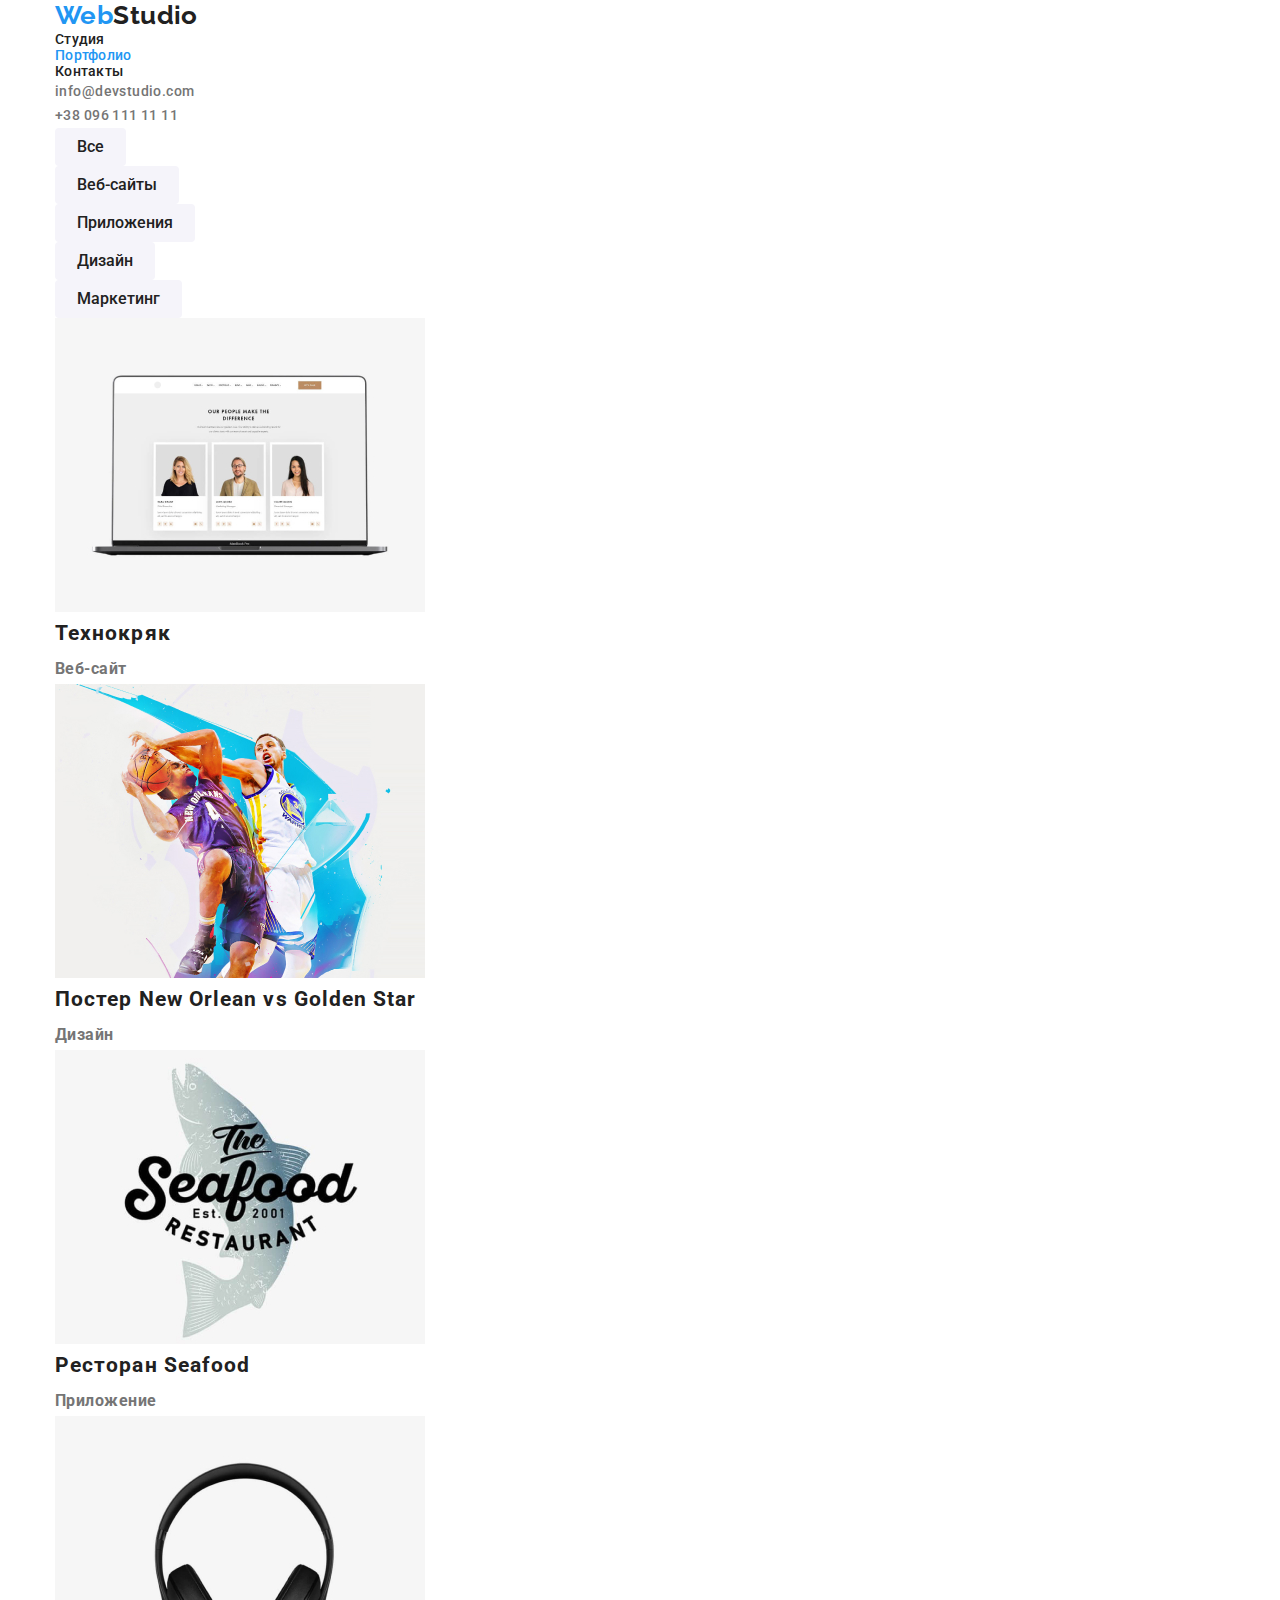
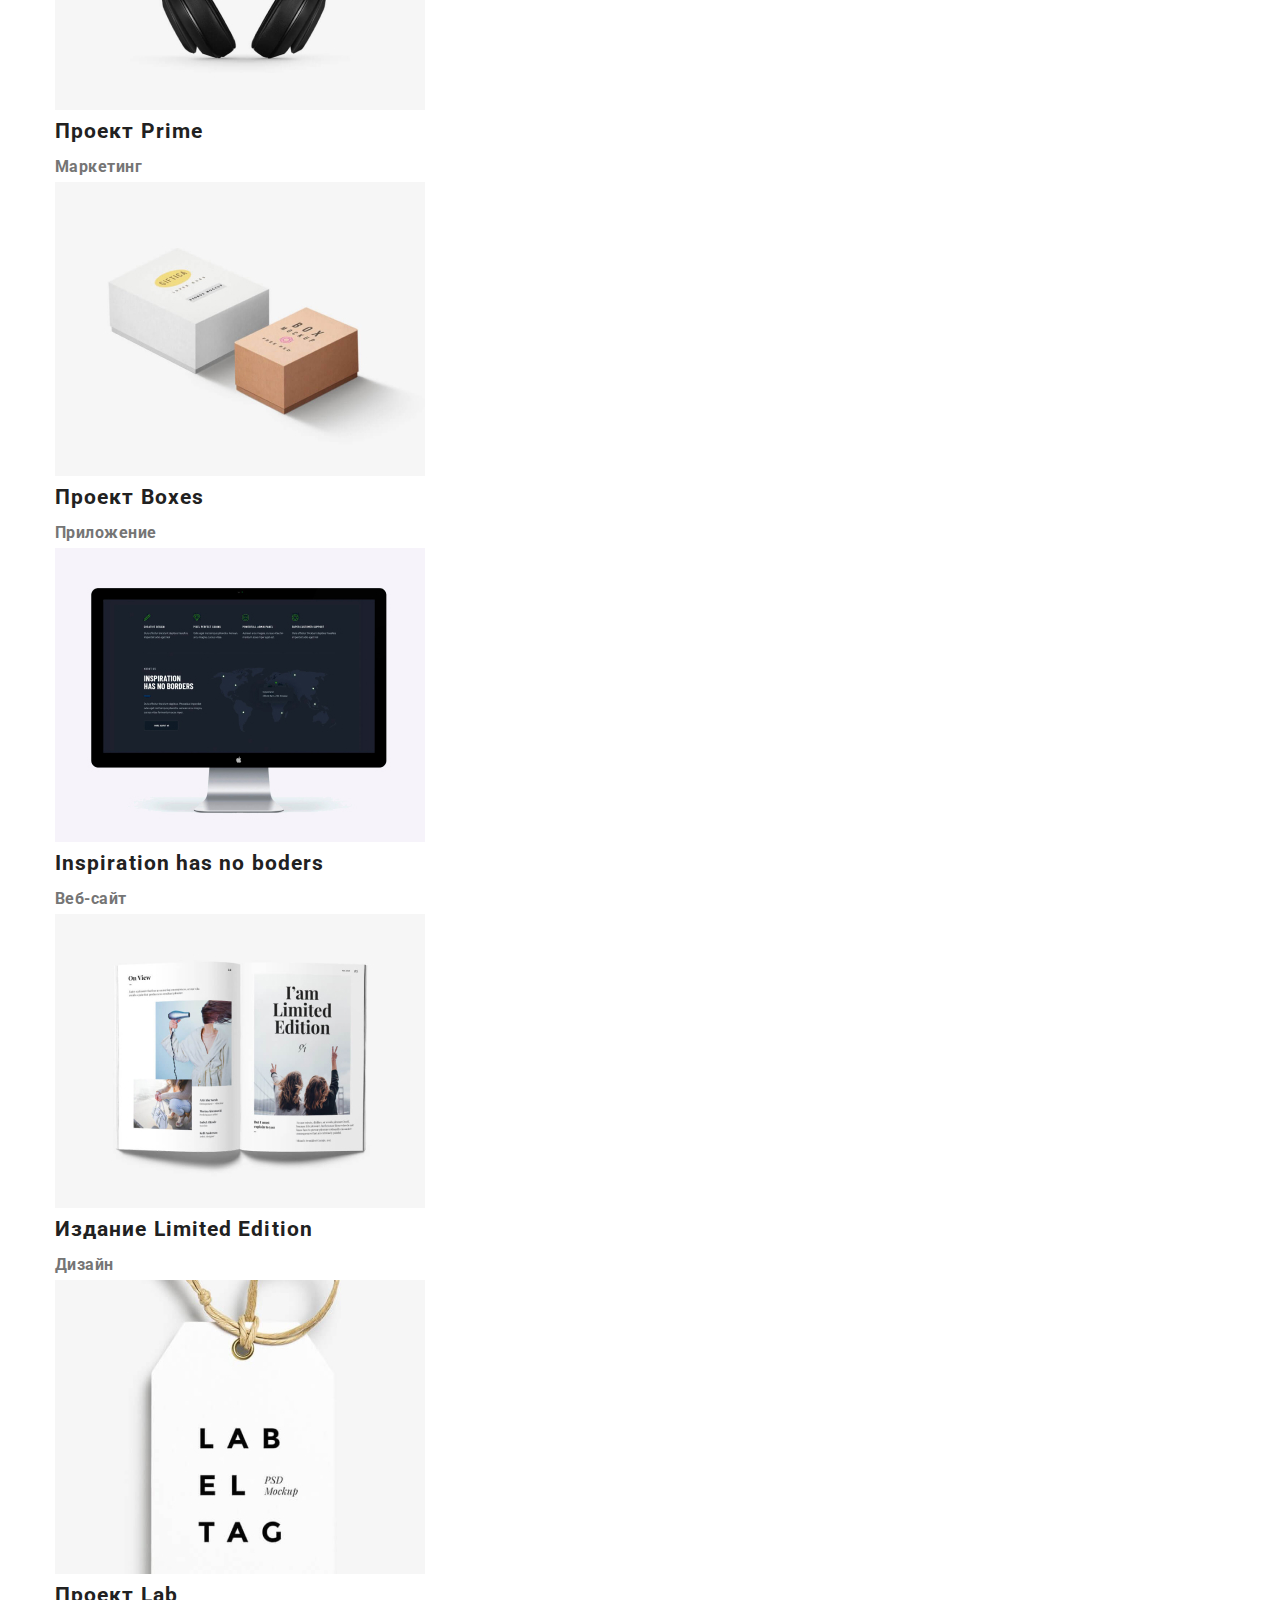
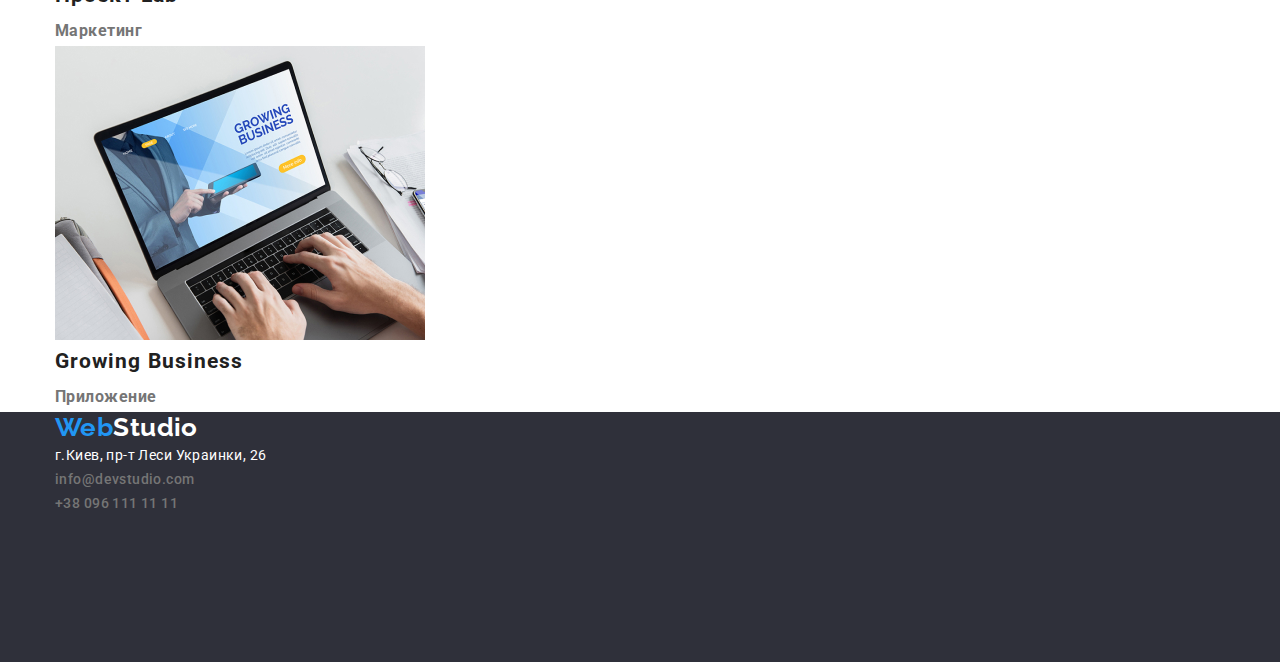
==== portfolio.html @ feffd627 "change read me" ====
<!DOCTYPE html>
<html lang="en">
<head>
    <meta charset="UTF-8">
    <meta http-equiv="X-UA-Compatible" content="IE=edge">
    <meta name="viewport" content="width=device-width, initial-scale=1.0">
    <title>Portfolio</title>
    <link rel="preconnect" href="https://fonts.gstatic.com">
    <link href="https://fonts.googleapis.com/css2?family=Raleway:wght@700&family=Roboto:wght@400;500;700&display=swap" rel="stylesheet">
    <link rel="stylesheet" href="./css/main.css">
</head>
<body>
<header>
    <div class="container">
        <nav class="header-nav">
            <a href="./index.html" class="logo black">
                <span class="blue">Web</span><span>Studio</span>
            </a>
            <ul class="page-ref">
                <li>
                    <a href="index.html" class="page">Студия</a>
                </li>
                <li>
                    <a href="portfolio.html" class="active page">Портфолио</a>
                </li>
                <li>
                    <a href="/contact" class="page">Контакты</a>
                </li>
            </ul>
        </nav>
        <ul class="contacts">
            <li>
                <a href="/email" class="mail">info@devstudio.com</a>
            </li>
            <li>
                <a href="/mobile">+38 096 111 11 11</a>
            </li>
        </ul>
    </div>
</header>
<main>
    <section class="portfolio">
        <div class="container">
            <h1 class="portfolio-title">Портфолио</h1>
            <ul class="filter-panel">
                <li>
                    <button type="button" class="filter-button">
                        Все
                    </button>
                </li>
                <li>
                    <button type="button" class="filter-button">
                        Веб-сайты
                    </button>
                </li>
                <li>
                    <button type="button" class="filter-button">
                        Приложения
                    </button>
                </li>
                <li>
                    <button type="button" class="filter-button">
                        Дизайн
                    </button>
                </li>
                <li>
                    <button type="button" class="filter-button">
                        Маркетинг
                    </button>
                </li>
            </ul>
            <ul class="projects-list">
                <li>
                    <a href="" class="project-link">
                        <img src="./images/portfolio-1.jpg" alt="Веб-сайт" width="370">
                        <h3 class="projects-list-title">Технокряк</h3>
                        <p>Веб-сайт</p>
                    </a>
                </li>
                <li>
                    <a href="" class="project-link">
                        <img src="./images/portfolio-2.jpg" alt="Дизайн" width="370">
                        <h3 class="projects-list-title">Постер New Orlean vs Golden Star</h3>
                        <p>Дизайн</p>
                    </a>
                </li>
                <li>
                    <a href="" class="project-link">
                        <img src="./images/portfolio-3.jpg" alt="Приложение" width="370">
                        <h3 class="projects-list-title">Ресторан Seafood</h3>
                        <p>Приложение</p>
                    </a>
                </li>
                <li>
                    <a href="" class="project-link">
                        <img src="./images/portfolio-4.jpg" alt="Маркетинг" width="370">
                        <h3 class="projects-list-title">Проект Prime</h3>
                        <p>Маркетинг</p>
                    </a>
                </li>
                <li>
                    <a href="" class="project-link">
                        <img src="./images/portfolio-5.jpg" alt="Приложение" width="370">
                        <h3 class="projects-list-title">Проект Boxes</h3>
                        <p>Приложение</p>
                    </a>
                </li> 
                <li>
                    <a href="" class="project-link">
                        <img src="./images/portfolio-6.jpg" alt="Веб-сайт" width="370">
                        <h3 class="projects-list-title">Inspiration has no boders</h3>
                        <p>Веб-сайт</p>
                    </a>
                </li>
                <li>
                    <a href="" class="project-link">
                        <img src="./images/portfolio-7.jpg" alt="Дизайн" width="370">
                        <h3 class="projects-list-title">Издание Limited Edition</h3>
                        <p>Дизайн</p>
                    </a>
                </li>
                <li>
                    <a href="" class="project-link">
                        <img src="./images/portfolio-8.jpg" alt="Маркетинг" width="370">
                        <h3 class="projects-list-title">Проект Lab</h3>
                        <p>Маркетинг</p>
                    </a>
                </li>
                <li>
                    <a href="" class="project-link">
                        <img src="./images/portfolio-9.jpg" alt="Приложение" width="370">
                        <h3 class="projects-list-title">Growing Business</h3>
                        <p>Приложение</p>
                    </a>
                </li>
            </ul>
        </div>
    </section>
</main>
<!--добро пожаловать в подвал-->
<footer>
    <div class="container">
        <a class="logo white" href="./index.html">
            <span class="blue">Web</span><span>Studio</span>
        </a>
        <address class="address">
            <p>г.Киев, пр-т Леси Украинки, 26</p>
        </address>
        <ul class="contacts">
            <li>
                <a href="/email">info@devstudio.com</a>
            </li>
            <li>
                <a href="/mobile">+38 096 111 11 11</a>
            </li>
        </ul>
    </div>
</footer>
</body>
</html>
---- css/main.css ----
/*обнуление стилей базавое*/
* {
  margin: 0;
  padding: 0;
  box-sizing: border-box;
}
/*основной стиль*/
img {
  display: block;
}
/*Применяем кастомную переменную*/
:root {
  --primary-font-color: #212121;
  --secondary-font-color: #757575;
  --accent-color: #2196f3;
  --second-accent-color: #ffffff;
  --hero-background-color: #2f303a;
  --background-color: #f5f4fa;
  --secondary-backround-color: #2f303a;
}
body {
  font-family: 'Roboto', sans-serif;
  font-weight: 400;
  letter-spacing: 0.03em;
  font-size: 14px;
  line-height: 1.71;
  color: var(--primary-font-color);
  margin: 0px;
}
/*Убираем точки элементов списка*/
ul {
  list-style-type: none;
  padding: 0;
  margin: 0;
}
/*убираем подчеркивание ссылок*/
a,
a:visited {
  text-decoration: none;
}
h1 {
  margin: 0;
  font-weight: 900;
  font-size: 44px;
  line-height: 1.36;
  letter-spacing: 0.06em;
  text-align: center;
  color: #ffffff;
  text-transform: uppercase;
}
/*задаём основные параметры которые не были унаследованны*/
h2 {
  font-size: 36px;
  line-height: 1.16;
  font-weight: 700;
  text-align: center;
  margin: 0;
}
/*убераем маржин для заголовка 3 уровня*/
h3 {
  margin: 0;
}
h3 p {
  font-style: normal;
  font-weight: normal;
  font-size: 14px;
  line-height: 1.7;
  color: var(--secondary-font-color);
  letter-spacing: 0.03em;
}
/*Прячем псевдо заголовки*/
.advantages-title,
.portfolio-title {
  display: none;
}
/*размер основного контейнера нв всех секциях*/
.container {
  width: 1200px;
  padding-left: 15px;
  padding-right: 15px;
  margin-left: auto;
  margin-right: auto;
}
.header-nav {
  /* display: flex;
  /* align-items: center; */
  height: inherit;
}
.logo {
  font-family: 'Raleway', sans-serif;
  font-weight: 700;
  font-size: 26px;
  line-height: 1.19;
  padding-top: 24px;
  padding-bottom: 25px;
}
.black {
  color: var(--primary-font-color);
}
.white {
  color: var(--second-accent-color);
}
.blue {
  color: var(--accent-color);
}
.logo:focus {
  outline: none;
}
/*убираем поля при фокусироке мышью*/
.page:focus {
  outline: none;
  color: var(--accent-color);
}
.header-nav {
  /*display: flex;
  align-items: center;*/
  height: inherit;
}
.page {
  color: var(--primary-font-color);
  /*padding-top: 32px;
  padding-bottom: 32px;*/
}
.page-ref,
a:visited {
  letter-spacing: 0.02em;
  line-height: 1.14;
  font-weight: 500;
}
/*подсвечиваем цветом активную страницу*/
.active.page {
  color: var(--accent-color);
}
/*Блок Герой - он такой! Кто мерял - тот знает*/
.hero {
  background-size: cover;
  background-position: absolute;
  background-color: var(--hero-background-color);
  text-align: center;
  height: 600px;
}
/*Геройская кнопка*/
.button,
.button:focus {
  width: 200px;
  height: 50px;
  border: 1px solid var(--accent-color);
  background-color: var(--accent-color);
  letter-spacing: 0.06em;
  line-height: 1.87;
  font-size: 16px;
  font-family: 'Roboto', sans-serif;
  color: var(--second-accent-color);
  font-weight: 700;
  outline: none;
  cursor: pointer;
  margin-top: 30px;
  border-radius: 4px;
}
/*задаём ключевые параметры блоку превосходств*/
.advantages {
  line-height: 1.1;
  letter-spacing: 0.03em;
}
/*меняем направление и задаём внутренний просвет списку
.advantages ul{
  display: flex;
  justify-content: space-between;
}*/
/*задаем ширину блока преимуществ*/
.advantages li {
  width: 270px;
}
.advantages h3 {
  font-size: 14px;
  line-height: 1.14;
  font-weight: 700;
  text-transform: uppercase;
  color: var(--primary-font-color);
}
.advantages,
.group p {
  line-height: 1.7;
  color: var(--secondary-font-color);
}

footer {
  background-color: #2f303a;
  height: 250px;
}

/*отменяем интерполяцию*/
.address {
  font-style: normal;
  color: var(--second-accent-color);
}
.contacts a {
  font-weight: 500;
  line-height: 1.1;
  color: var(--secondary-font-color);
}
.filter-button {
  font-family: 'Roboto', sans-serif;
  font-weight: 500;
  font-weight: 500;
  font-size: 16px;
  line-height: 1.63;
  background-color: var(--background-color);
  color: var(--primary-font-color);
  padding: 6px 22px;
  border-radius: 4px;
  border: none;
  transition: 0.3s;
}
.filter-button:hover {
  background-color: var(--accent-color);
  color: var(--second-accent-color);
  box-shadow: 0px 3px 1px rgba(0, 0, 0, 0.1), 0px 1px 2px rgba(0, 0, 0, 0.08),
    0px 2px 2px rgba(0, 0, 0, 0.12);
}
.project-link {
  font-weight: bold;
  font-size: 18px;
  line-height: 2;
  letter-spacing: 0.06em;
  color: var(--primary-font-color);
}
.project-link p {
  font-size: 16px;
  line-height: 1.87;
  letter-spacing: 0.03em;
  color: var(--secondary-font-color);
}
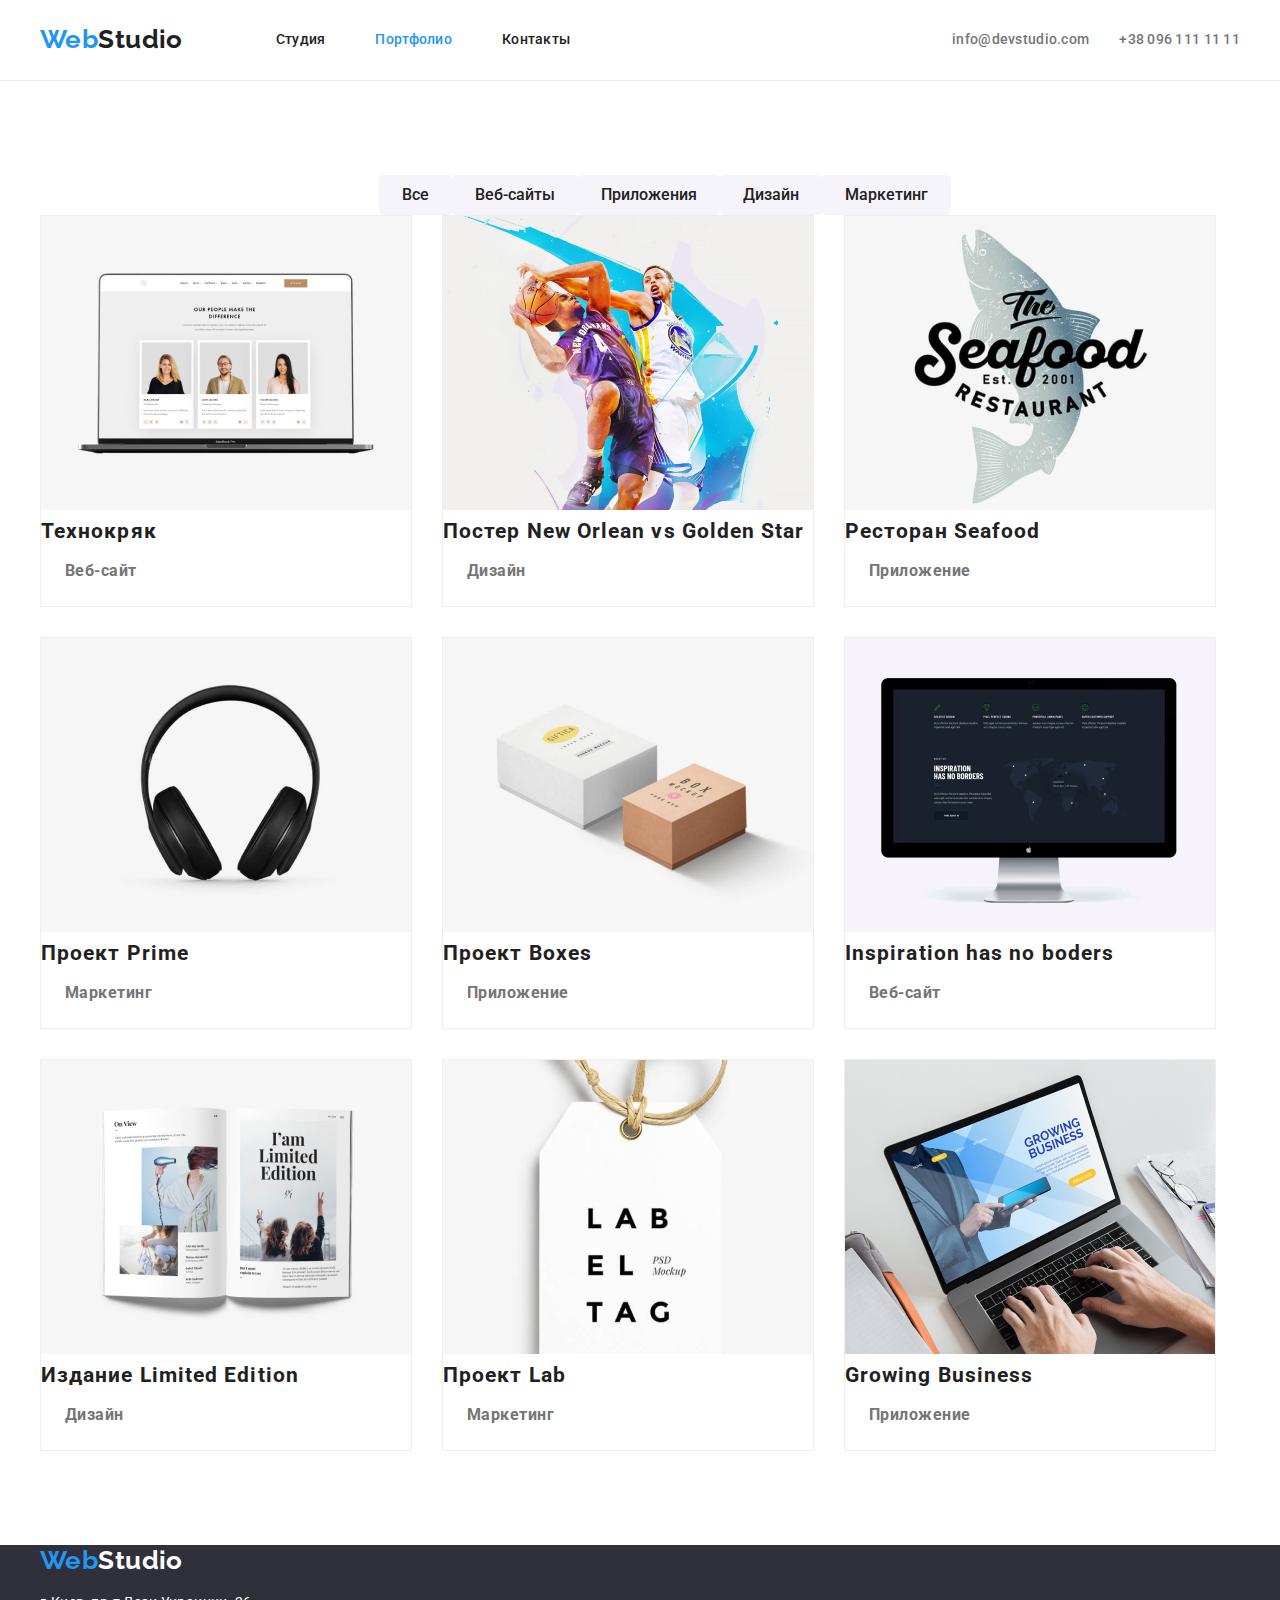
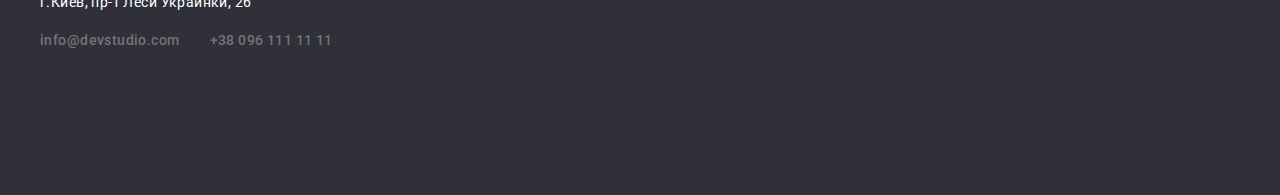
==== commit ccef2f89: "add geometry and style" ====
--- a/portfolio.html
+++ b/portfolio.html
@@ -7,21 +7,22 @@
     <title>Portfolio</title>
     <link rel="preconnect" href="https://fonts.gstatic.com">
     <link href="https://fonts.googleapis.com/css2?family=Raleway:wght@700&family=Roboto:wght@400;500;700&display=swap" rel="stylesheet">
+    <link rel="stilesheet" href="https://cdnjs.cloudflare.com/ajax/libs/modern-normalize/1.0.0/modern-normalize.min.css">
     <link rel="stylesheet" href="./css/main.css">
 </head>
 <body>
 <header>
-    <div class="container">
+    <div class="container header">
         <nav class="header-nav">
             <a href="./index.html" class="logo black">
-                <span class="blue">Web</span><span>Studio</span>
+                <span class="blue">Web</span>Studio
             </a>
             <ul class="page-ref">
                 <li>
-                    <a href="index.html" class="page">Студия</a>
+                    <a href="./index.html" class="page">Студия</a>
                 </li>
                 <li>
-                    <a href="portfolio.html" class="active page">Портфолио</a>
+                    <a href="./portfolio.html" class="active page">Портфолио</a>
                 </li>
                 <li>
                     <a href="/contact" class="page">Контакты</a>
@@ -33,7 +34,7 @@
                 <a href="/email" class="mail">info@devstudio.com</a>
             </li>
             <li>
-                <a href="/mobile">+38 096 111 11 11</a>
+                <a href="/mobile" class="mobile">+38 096 111 11 11</a>
             </li>
         </ul>
     </div>
@@ -41,7 +42,6 @@
 <main>
     <section class="portfolio">
         <div class="container">
-            <h1 class="portfolio-title">Портфолио</h1>
             <ul class="filter-panel">
                 <li>
                     <button type="button" class="filter-button">
--- a/css/main.css
+++ b/css/main.css
@@ -1,14 +1,4 @@
-/*обнуление стилей базавое*/
-* {
-  margin: 0;
-  padding: 0;
-  box-sizing: border-box;
-}
-/*основной стиль*/
-img {
-  display: block;
-}
-/*Применяем кастомную переменную*/
+/* Применяем кастомную переменную */
 :root {
   --primary-font-color: #212121;
   --secondary-font-color: #757575;
@@ -18,6 +8,10 @@
   --background-color: #f5f4fa;
   --secondary-backround-color: #2f303a;
 }
+/* отображаем картинки блоками */
+img {
+  display: block;
+}
 body {
   font-family: 'Roboto', sans-serif;
   font-weight: 400;
@@ -27,13 +21,13 @@
   color: var(--primary-font-color);
   margin: 0px;
 }
-/*Убираем точки элементов списка*/
+/* Убираем точки элементов списка */
 ul {
   list-style-type: none;
   padding: 0;
   margin: 0;
 }
-/*убираем подчеркивание ссылок*/
+/* убираем подчеркивание ссылок */
 a,
 a:visited {
   text-decoration: none;
@@ -48,7 +42,7 @@
   color: #ffffff;
   text-transform: uppercase;
 }
-/*задаём основные параметры которые не были унаследованны*/
+/* задаём основные параметры которые не были унаследованны */
 h2 {
   font-size: 36px;
   line-height: 1.16;
@@ -56,7 +50,7 @@
   text-align: center;
   margin: 0;
 }
-/*убераем маржин для заголовка 3 уровня*/
+/* убераем маржин для заголовка 3 уровня */
 h3 {
   margin: 0;
 }
@@ -68,12 +62,12 @@
   color: var(--secondary-font-color);
   letter-spacing: 0.03em;
 }
-/*Прячем псевдо заголовки*/
+/* Прячем псевдо заголовки */
 .advantages-title,
 .portfolio-title {
   display: none;
 }
-/*размер основного контейнера нв всех секциях*/
+/* размер основного контейнера нв всех секциях */
 .container {
   width: 1200px;
   padding-left: 15px;
@@ -81,10 +75,16 @@
   margin-left: auto;
   margin-right: auto;
 }
+header {
+  border-bottom: 1px solid #ececec;
+}
+.header {
+  display: flex;
+  align-items: center;
+}
 .header-nav {
-  /* display: flex;
-  /* align-items: center; */
-  height: inherit;
+  display: flex;
+  align-items: center;
 }
 .logo {
   font-family: 'Raleway', sans-serif;
@@ -106,20 +106,24 @@
 .logo:focus {
   outline: none;
 }
-/*убираем поля при фокусироке мышью*/
+.logo.black {
+  margin-right: 93px;
+}
+.page-ref {
+  display: flex;
+}
+.page-ref li:not(:last-child) {
+  margin-right: 50px;
+}
 .page:focus {
   outline: none;
   color: var(--accent-color);
 }
-.header-nav {
-  /*display: flex;
-  align-items: center;*/
-  height: inherit;
-}
+/* Нашим ссылкам задаём верхний и нижний отступ */
 .page {
   color: var(--primary-font-color);
-  /*padding-top: 32px;
-  padding-bottom: 32px;*/
+  padding-top: 32px;
+  padding-bottom: 32px;
 }
 .page-ref,
 a:visited {
@@ -127,6 +131,29 @@
   line-height: 1.14;
   font-weight: 500;
 }
+/* меняем цвет ссылок и контактов при наведении курсора */
+.page-ref a:hover,
+.mail:hover,
+.mobile:hover {
+  color: var(--accent-color);
+}
+/* Располагаем информацию блока контактов горизонтально */
+.contacts {
+  display: flex;
+  margin-left: auto;
+}
+.contacts li:last-child {
+  margin-left: 30px;
+}
+.mail,
+.mobile {
+  display: flex;
+  align-items: center;
+  letter-spacing: 0.02em;
+  line-height: 1.2;
+  font-weight: 500;
+  color: var(--secondary-font-color);
+}
 /*подсвечиваем цветом активную страницу*/
 .active.page {
   color: var(--accent-color);
@@ -134,10 +161,13 @@
 /*Блок Герой - он такой! Кто мерял - тот знает*/
 .hero {
   background-size: cover;
-  background-position: absolute;
+  background-position: center;
   background-color: var(--hero-background-color);
   text-align: center;
   height: 600px;
+  display: flex;
+  padding-top: 200px;
+  padding-bottom: 200px;
 }
 /*Геройская кнопка*/
 .button,
@@ -161,12 +191,13 @@
 .advantages {
   line-height: 1.1;
   letter-spacing: 0.03em;
-}
-/*меняем направление и задаём внутренний просвет списку
-.advantages ul{
+  padding-top: 94px;
+  padding-bottom: 94px;
+}
+.advantages ul {
   display: flex;
   justify-content: space-between;
-}*/
+}
 /*задаем ширину блока преимуществ*/
 .advantages li {
   width: 270px;
@@ -183,25 +214,48 @@
   line-height: 1.7;
   color: var(--secondary-font-color);
 }
+/* секция Occupation */
+.occupation {
+  padding-bottom: 94px;
+}
 
-footer {
-  background-color: #2f303a;
-  height: 250px;
+.occupation-title {
+  margin-bottom: 50px;
+}
+.occupation-direct {
+  display: flex;
+  justify-content: space-between;
+}
+/* блок Group */
+.group {
+  display: flex;
+  padding-top: 94px;
+  padding-bottom: 94px;
+}
+.employee {
+  display: flex;
+  justify-content: space-between;
+}
+.employee-card {
+  padding-top: 30px;
+  padding-bottom: 30px;
+}
+.group h2 {
+  margin-bottom: 50px;
+}
+.employee-card > li {
+  background-color: white;
+  width: 270px;
+  box-shadow: 0px 1px 3px rgba(0, 0, 0, 0.12), 0px 1px 1px rgba(0, 0, 0, 0.14),
+    0px 2px 1px rgba(0, 0, 0, 0.2);
+  border-radius: 0px 0px 4px 4px;
+  text-align: center;
 }
 
-/*отменяем интерполяцию*/
-.address {
-  font-style: normal;
-  color: var(--second-accent-color);
-}
-.contacts a {
-  font-weight: 500;
-  line-height: 1.1;
-  color: var(--secondary-font-color);
-}
-.filter-button {
+/* Страница Portfolio */
+
+.filter-panel button {
   font-family: 'Roboto', sans-serif;
-  font-weight: 500;
   font-weight: 500;
   font-size: 16px;
   line-height: 1.63;
@@ -209,14 +263,38 @@
   color: var(--primary-font-color);
   padding: 6px 22px;
   border-radius: 4px;
-  border: none;
+  border: 1px solid #f5f4fa;
   transition: 0.3s;
 }
-.filter-button:hover {
+.filter-panel button:hover {
   background-color: var(--accent-color);
+  border-color: transparent;
   color: var(--second-accent-color);
+  cursor: pointer;
   box-shadow: 0px 3px 1px rgba(0, 0, 0, 0.1), 0px 1px 2px rgba(0, 0, 0, 0.08),
     0px 2px 2px rgba(0, 0, 0, 0.12);
+}
+.portfolio {
+  display: flex;
+  padding-bottom: 94px;
+  padding-top: 94px;
+}
+.filter-panel {
+  display: flex;
+  justify-content: center;
+  margin-left: 50px;
+}
+.filter-panel li {
+  margin-right: 8;
+}
+.filter-panel li:last-child {
+  margin-right: 0px;
+}
+.project-link li {
+  width: 370px;
+  border: 1px solid #eeeeee;
+  margin-left: 30px;
+  margin-top: 30px;
 }
 .project-link {
   font-weight: bold;
@@ -225,9 +303,51 @@
   letter-spacing: 0.06em;
   color: var(--primary-font-color);
 }
-.project-link p {
+.projects-list {
+  display: flex;
+  flex-wrap: wrap;
+  margin-left: -30px;
+  margin-top: -30px;
+}
+.projects-list li {
+  width: 370px;
+  border: 1px solid #eeeeee;
+  margin-left: 30px;
+  margin-top: 30px;
+}
+.projects-list h2 {
+  font-weight: 700;
+  font-size: 18px;
+  letter-spacing: 0.06em;
+  line-height: 2;
+  text-align: left;
+  color: var(--primary-font-color);
+  margin-top: 20px;
+  margin-left: 24px;
+  margin-bottom: 4px;
+}
+.projects-list p {
   font-size: 16px;
   line-height: 1.87;
   letter-spacing: 0.03em;
   color: var(--secondary-font-color);
-}
+  margin-top: 4px;
+  margin-left: 24px;
+  margin-bottom: 20px;
+}
+
+/* блок footer */
+footer {
+  background-color: #2f303a;
+  height: 250px;
+}
+/*отменяем интерполяцию*/
+.address {
+  font-style: normal;
+  color: var(--second-accent-color);
+}
+.contacts a {
+  font-weight: 500;
+  line-height: 1.1;
+  color: var(--secondary-font-color);
+}
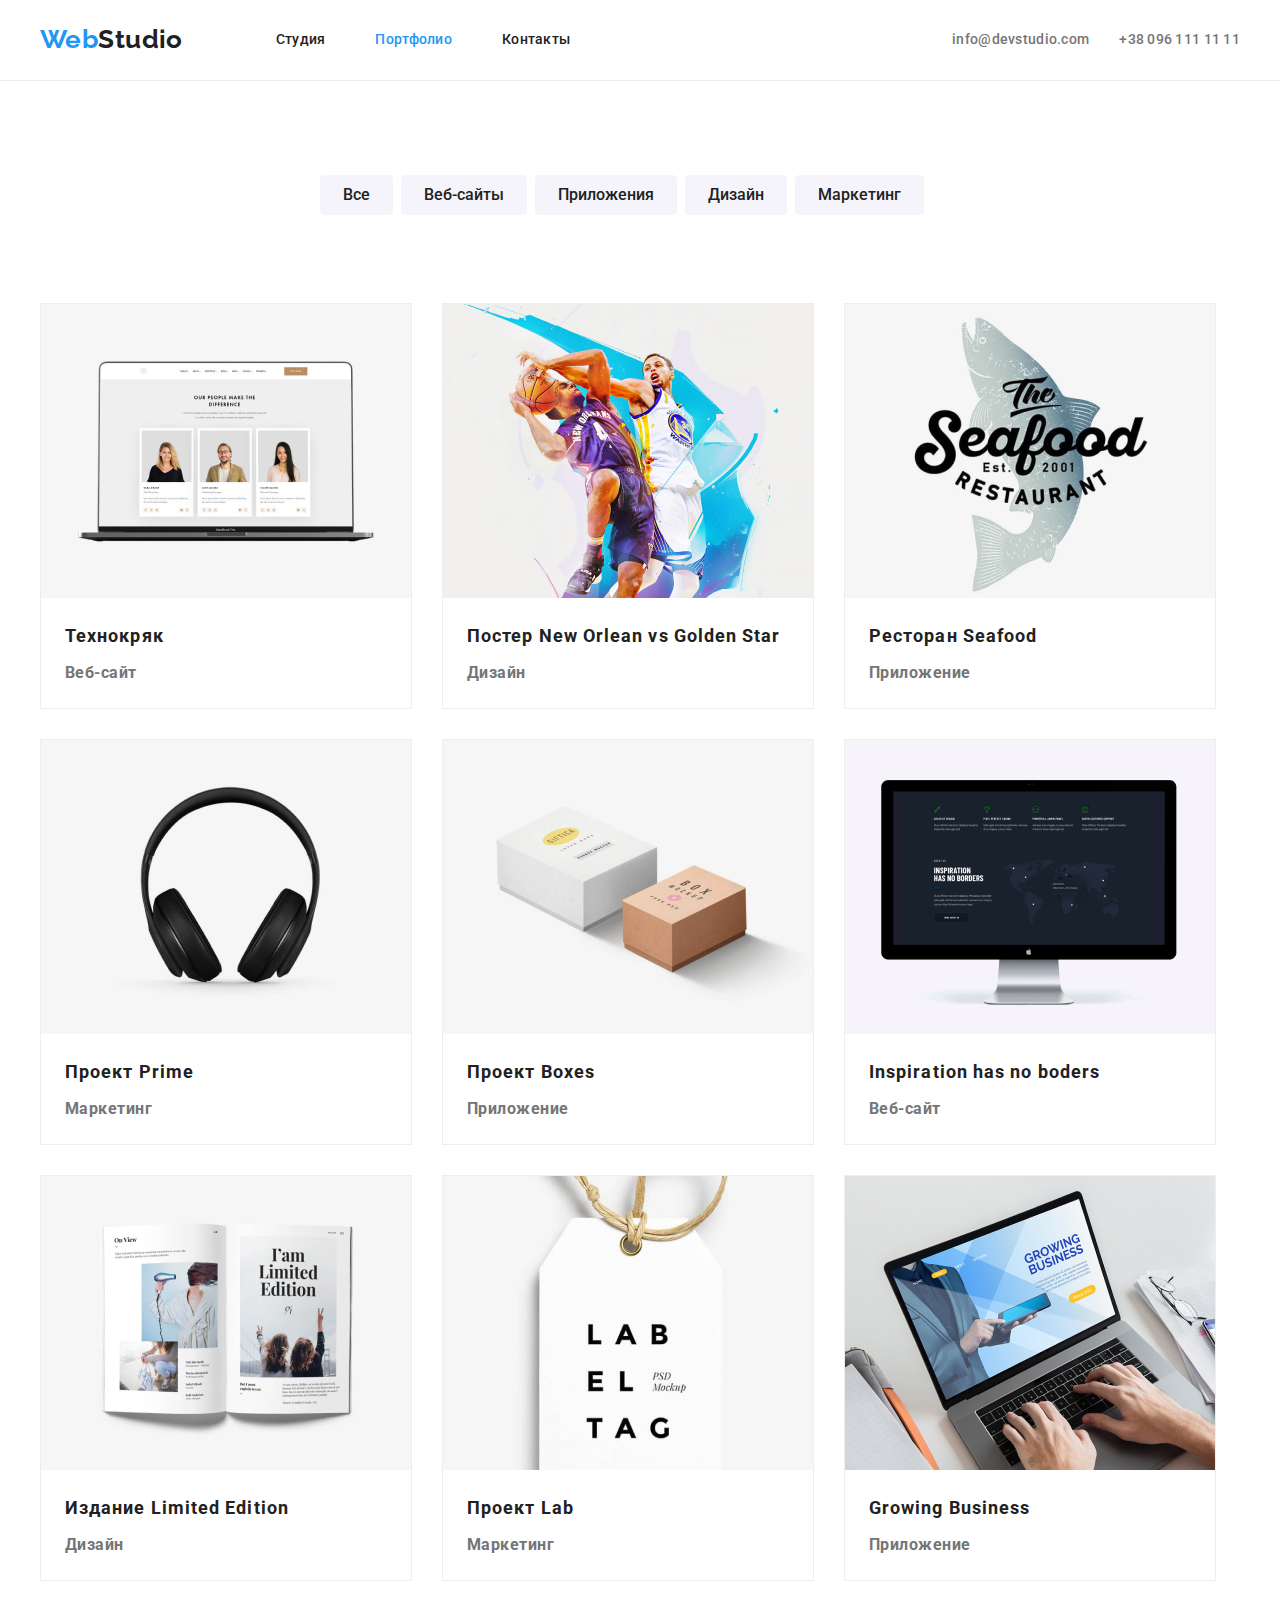
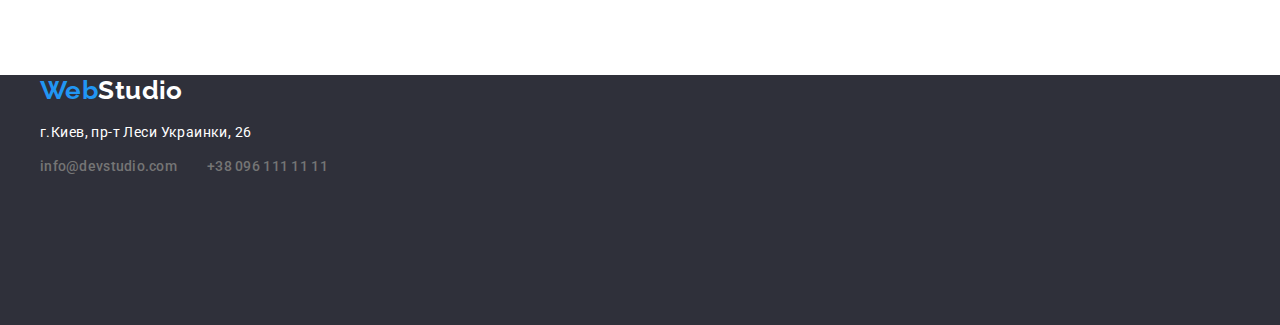
==== commit 5184cba6: "arranges the portfolio buttons" ====
--- a/portfolio.html
+++ b/portfolio.html
@@ -31,10 +31,10 @@
         </nav>
         <ul class="contacts">
             <li>
-                <a href="/email" class="mail">info@devstudio.com</a>
+                <a href="mailto:info@devstudio.com" class="mail">info@devstudio.com</a>
             </li>
             <li>
-                <a href="/mobile" class="mobile">+38 096 111 11 11</a>
+                <a href="tel:+380961111111" class="mobile">+38 096 111 11 11</a>
             </li>
         </ul>
     </div>
@@ -42,6 +42,7 @@
 <main>
     <section class="portfolio">
         <div class="container">
+            <h2 class="visually-hidden">Проекты</h2>
             <ul class="filter-panel">
                 <li>
                     <button type="button" class="filter-button">
@@ -148,10 +149,10 @@
         </address>
         <ul class="contacts">
             <li>
-                <a href="/email">info@devstudio.com</a>
+                <a href="mailto:info@devstudio.com" class="mail">info@devstudio.com</a>
             </li>
             <li>
-                <a href="/mobile">+38 096 111 11 11</a>
+                <a href="tel:+380961111111" class="mobile">+38 096 111 11 11</a>
             </li>
         </ul>
     </div>
--- a/css/main.css
+++ b/css/main.css
@@ -7,6 +7,8 @@
   --hero-background-color: #2f303a;
   --background-color: #f5f4fa;
   --secondary-backround-color: #2f303a;
+  --card-shadow: 0px 2px 1px rgba(0, 0, 0, 0.2), 0px 1px 1px rgba(0, 0, 0, 0.14),
+    0px 1px 3px rgba(0, 0, 0, 0.12);
 }
 /* отображаем картинки блоками */
 img {
@@ -63,11 +65,17 @@
   letter-spacing: 0.03em;
 }
 /* Прячем псевдо заголовки */
-.advantages-title,
-.portfolio-title {
-  display: none;
-}
-/* размер основного контейнера нв всех секциях */
+.visually-hidden {
+  position: absolute !important;
+  clip: rect(1px 1px 1px 1px); /* IE6, IE7 */
+  clip: rect(1px, 1px, 1px, 1px);
+  padding: 0 !important;
+  border: 0 !important;
+  height: 1px !important;
+  width: 1px !important;
+  overflow: hidden;
+}
+/* размер основного контейнера на всех секциях */
 .container {
   width: 1200px;
   padding-left: 15px;
@@ -198,6 +206,9 @@
   display: flex;
   justify-content: space-between;
 }
+.advantages li:last-child {
+  margin-right: 0;
+}
 /*задаем ширину блока преимуществ*/
 .advantages li {
   width: 270px;
@@ -228,6 +239,7 @@
 }
 /* блок Group */
 .group {
+  background-color: var(--background-color);
   display: flex;
   padding-top: 94px;
   padding-bottom: 94px;
@@ -235,6 +247,9 @@
 .employee {
   display: flex;
   justify-content: space-between;
+}
+.employee li:last-child {
+  margin-right: 0;
 }
 .employee-card {
   padding-top: 30px;
@@ -246,14 +261,22 @@
 .employee-card > li {
   background-color: white;
   width: 270px;
-  box-shadow: 0px 1px 3px rgba(0, 0, 0, 0.12), 0px 1px 1px rgba(0, 0, 0, 0.14),
-    0px 2px 1px rgba(0, 0, 0, 0.2);
-  border-radius: 0px 0px 4px 4px;
+  box-shadow: var(--card-shadow);
   text-align: center;
 }
 
 /* Страница Portfolio */
-
+.portfolio {
+  display: flex;
+  padding-bottom: 94px;
+  padding-top: 94px;
+}
+.filter-panel {
+  display: flex;
+  justify-content: centere;
+  margin-left: 280px;
+  padding-bottom: 88px;
+}
 .filter-panel button {
   font-family: 'Roboto', sans-serif;
   font-weight: 500;
@@ -274,18 +297,8 @@
   box-shadow: 0px 3px 1px rgba(0, 0, 0, 0.1), 0px 1px 2px rgba(0, 0, 0, 0.08),
     0px 2px 2px rgba(0, 0, 0, 0.12);
 }
-.portfolio {
-  display: flex;
-  padding-bottom: 94px;
-  padding-top: 94px;
-}
-.filter-panel {
-  display: flex;
-  justify-content: center;
-  margin-left: 50px;
-}
 .filter-panel li {
-  margin-right: 8;
+  margin-right: 8px;
 }
 .filter-panel li:last-child {
   margin-right: 0px;
@@ -315,7 +328,7 @@
   margin-left: 30px;
   margin-top: 30px;
 }
-.projects-list h2 {
+.projects-list h3 {
   font-weight: 700;
   font-size: 18px;
   letter-spacing: 0.06em;
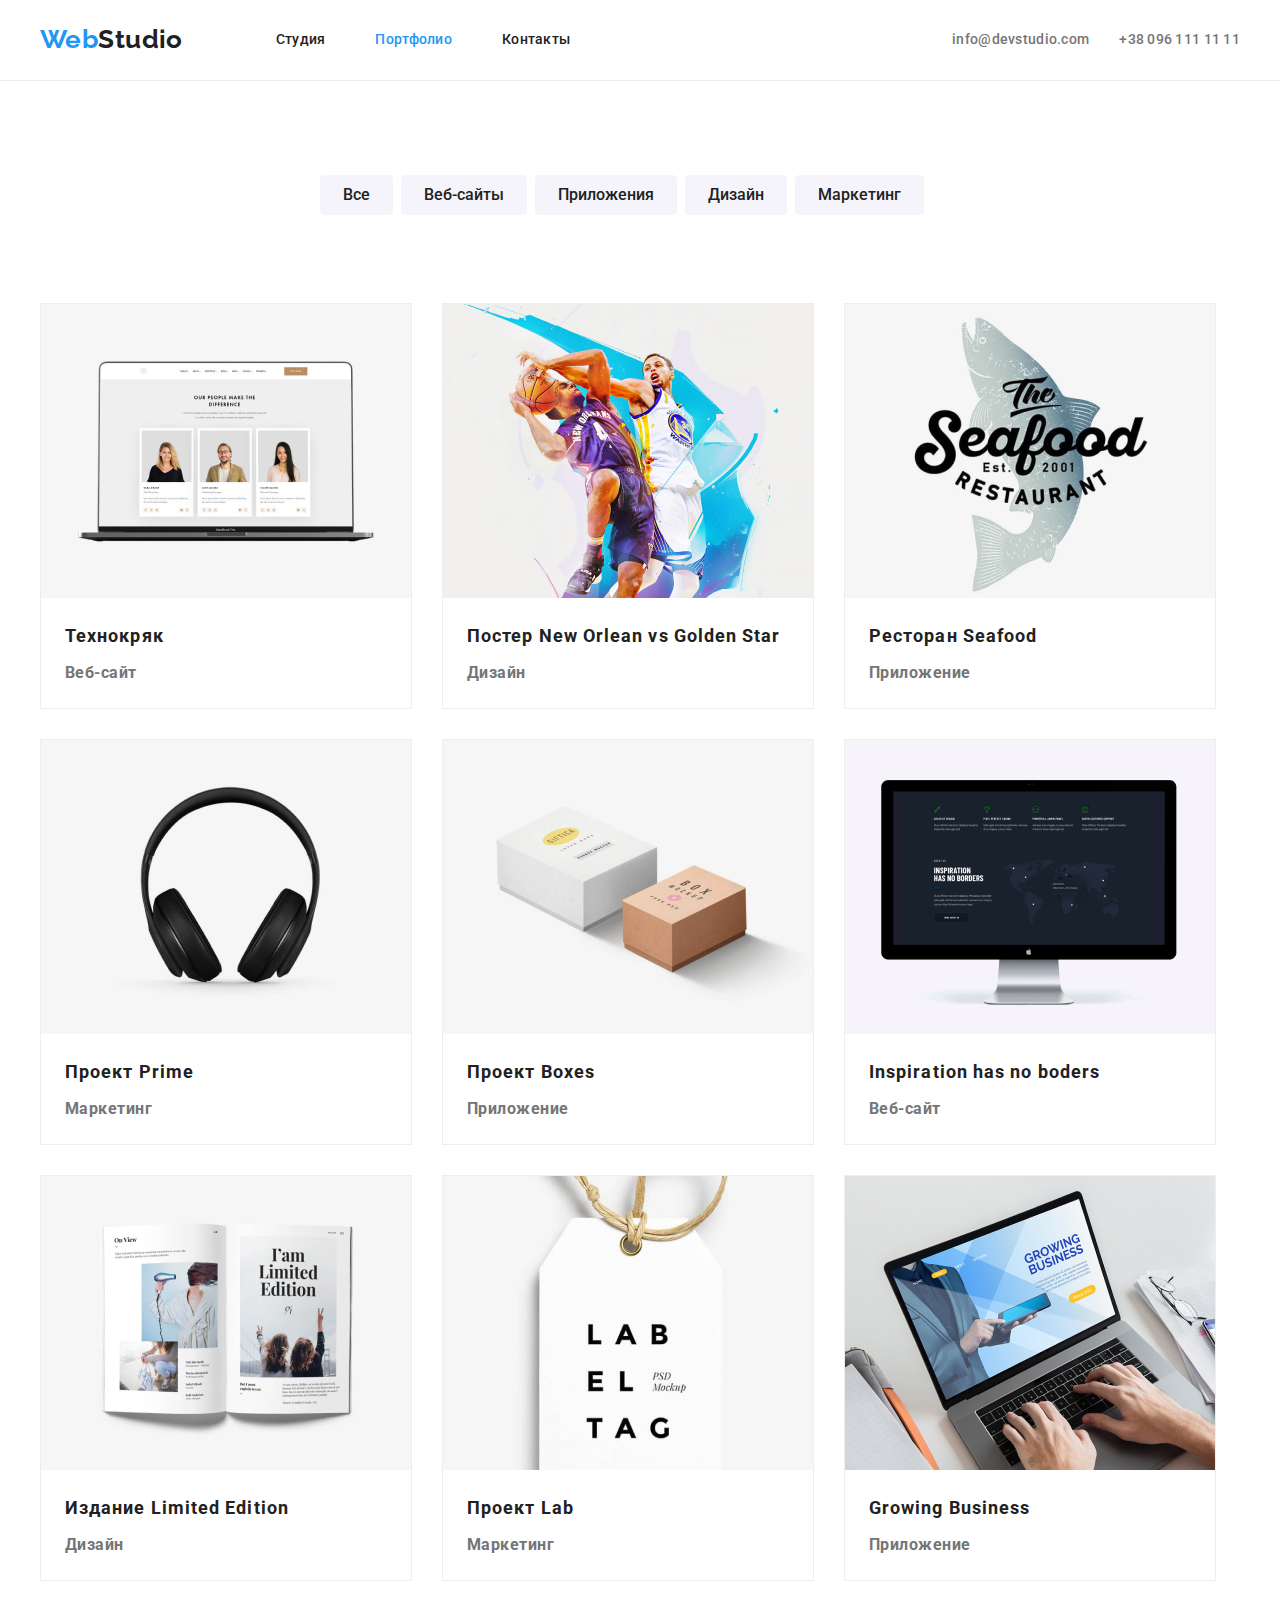
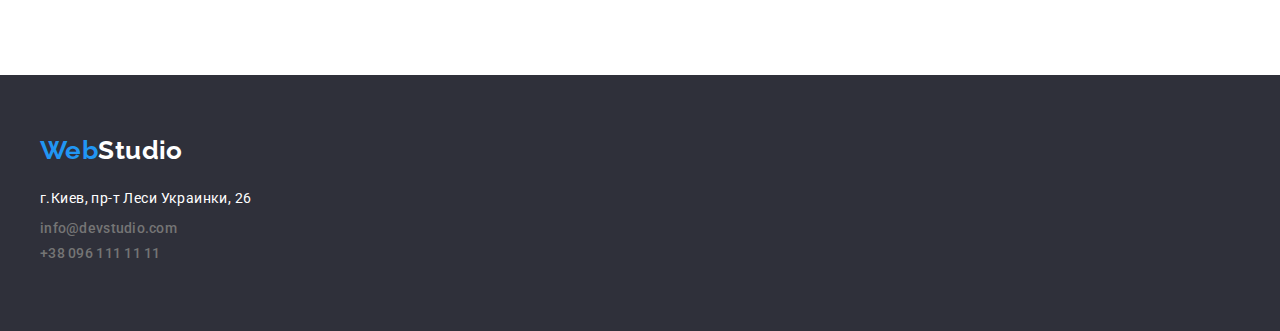
==== commit 5914f7ba: "correct hero size" ====
--- a/portfolio.html
+++ b/portfolio.html
@@ -140,14 +140,14 @@
 </main>
 <!--добро пожаловать в подвал-->
 <footer>
-    <div class="container">
+    <div class="container footer-flex">
         <a class="logo white" href="./index.html">
             <span class="blue">Web</span><span>Studio</span>
         </a>
         <address class="address">
             <p>г.Киев, пр-т Леси Украинки, 26</p>
         </address>
-        <ul class="contacts">
+        <ul class="footer-contacts">
             <li>
                 <a href="mailto:info@devstudio.com" class="mail">info@devstudio.com</a>
             </li>
--- a/css/main.css
+++ b/css/main.css
@@ -174,6 +174,7 @@
   text-align: center;
   height: 600px;
   display: flex;
+  box-sizing: border-box;
   padding-top: 200px;
   padding-bottom: 200px;
 }
@@ -244,11 +245,11 @@
   padding-top: 94px;
   padding-bottom: 94px;
 }
-.employee {
+.employee-list {
   display: flex;
   justify-content: space-between;
 }
-.employee li:last-child {
+.employee-list li:last-child {
   margin-right: 0;
 }
 .employee-card {
@@ -258,10 +259,11 @@
 .group h2 {
   margin-bottom: 50px;
 }
-.employee-card > li {
-  background-color: white;
+.employee-list > li {
+  background-color: #ffffff;
   width: 270px;
   box-shadow: var(--card-shadow);
+  border-radius: 0px 0px 4px 4px;
   text-align: center;
 }
 
@@ -351,14 +353,29 @@
 
 /* блок footer */
 footer {
-  background-color: #2f303a;
-  height: 250px;
+  background-color: var(--hero-background-color);
+}
+.footer-flex {
+  padding-top: 60px;
+  padding-bottom: 60px;
+}
+.logo.white {
+  display: inline-block;
+  padding-top: 0;
+  padding-bottom: 0;
 }
 /*отменяем интерполяцию*/
 .address {
   font-style: normal;
   color: var(--second-accent-color);
 }
+.address p {
+  margin-top: 20px;
+  margin-bottom: 9px;
+}
+.footer-contacts li:not(last-child) {
+  margin-bottom: 9px;
+}
 .contacts a {
   font-weight: 500;
   line-height: 1.1;
